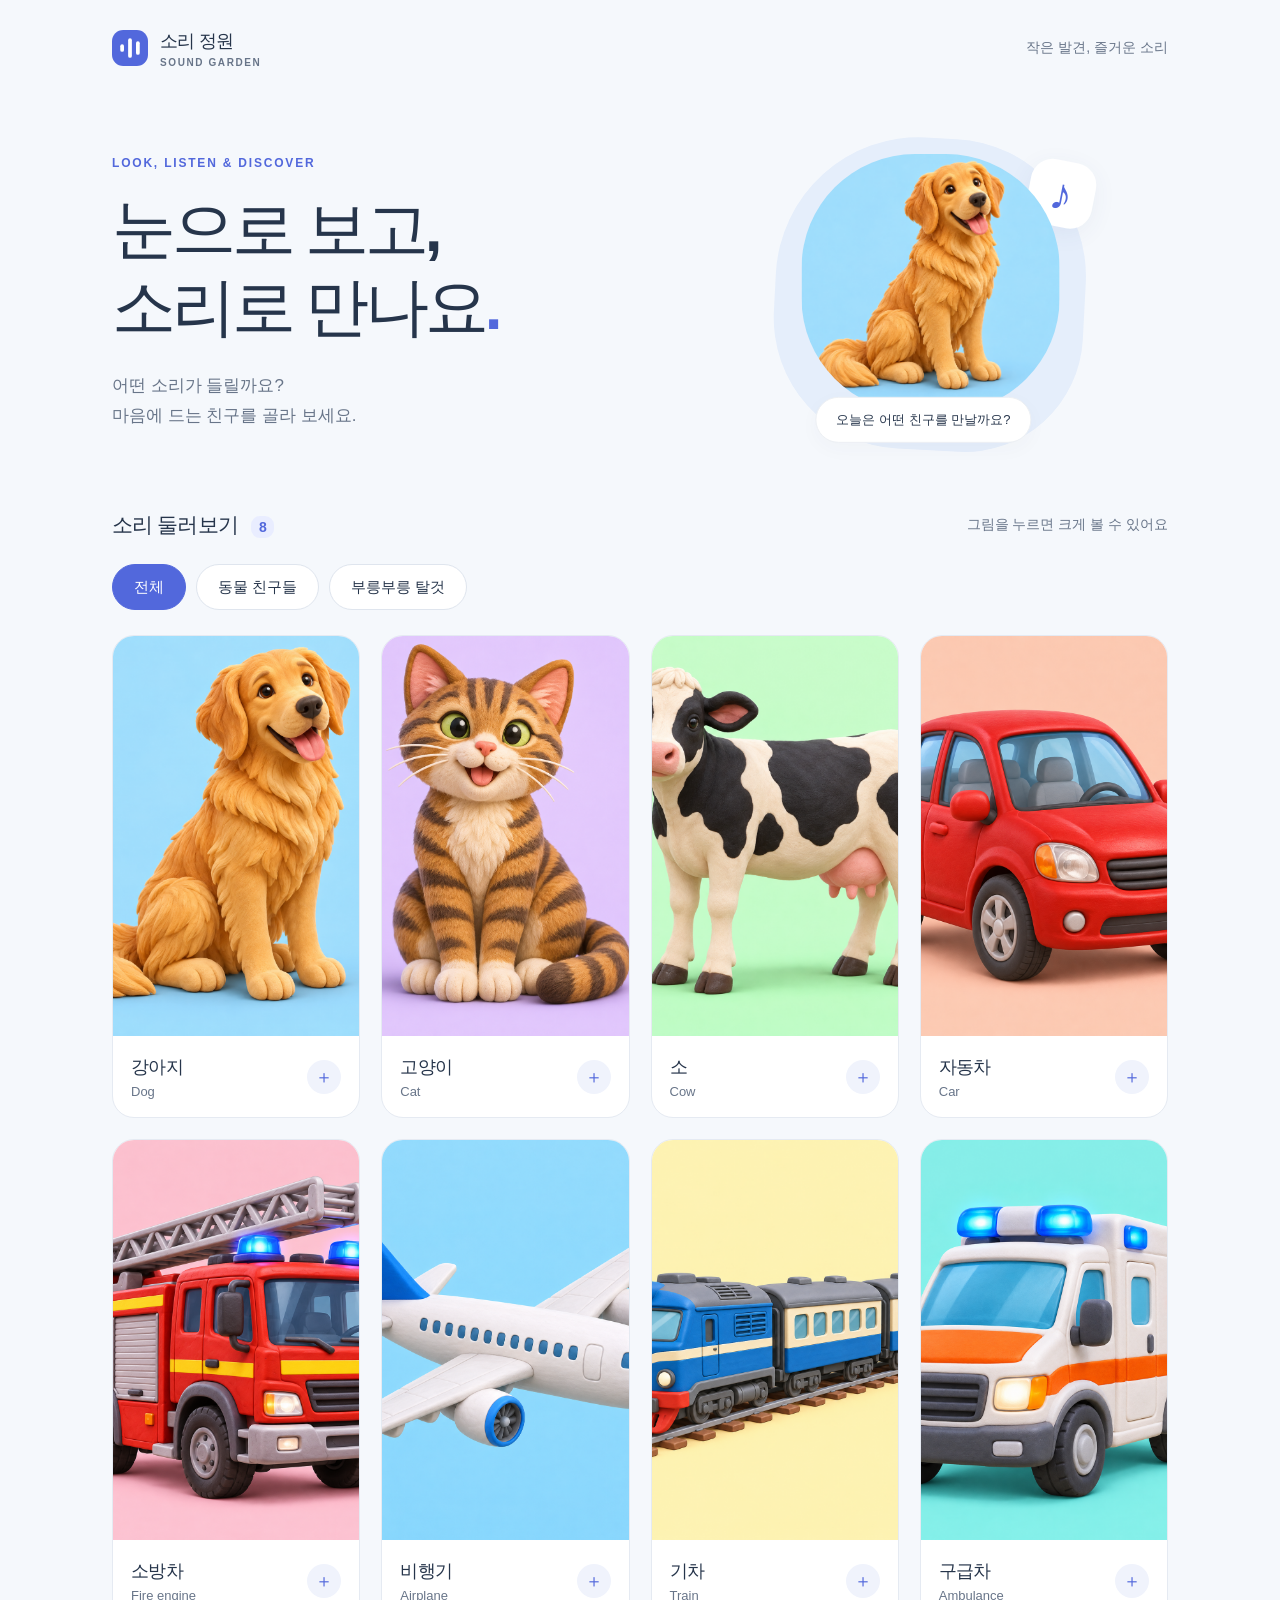
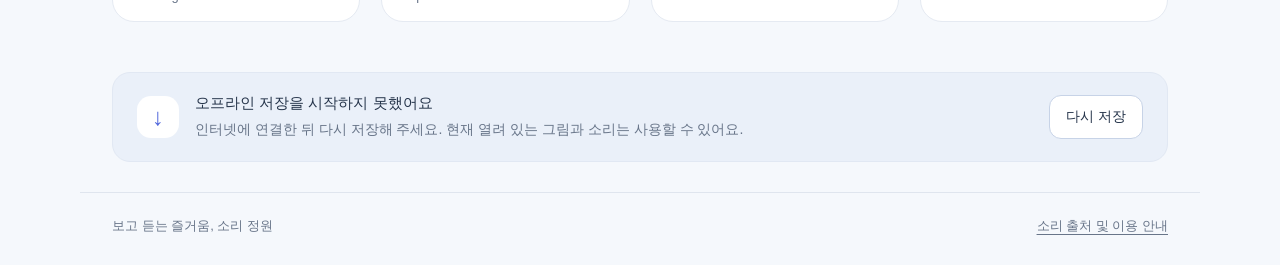
==== index.html @ f3ee910c "Add mobile picture and sound viewer with offline caching" ====
<!doctype html>
<html lang="ko">
<head>
  <meta charset="utf-8">
  <meta name="viewport" content="width=device-width, initial-scale=1, viewport-fit=cover">
  <meta name="theme-color" content="#f5f8fc">
  <meta name="description" content="동물과 탈것의 그림을 크게 보고 소리를 들어 보세요. 처음 저장한 뒤에는 오프라인에서도 사용할 수 있어요.">
  <title>소리 정원 · Sound Garden</title>
  <link rel="icon" href="assets/icon.svg" type="image/svg+xml">
  <link rel="stylesheet" href="styles.css">
  <script src="catalog.js" defer></script>
  <script src="app.js" defer></script>
</head>
<body>
  <header class="site-header">
    <a class="brand" href="./" aria-label="소리 정원 홈"><img src="assets/icon.svg" alt="" width="36" height="36"><span>소리 정원<small>SOUND GARDEN</small></span></a>
    <span class="header-note">작은 발견, 즐거운 소리</span>
  </header>
  <main>
    <section class="intro" aria-labelledby="heading">
      <div><p class="eyebrow">LOOK, LISTEN & DISCOVER</p><h1 id="heading">눈으로 보고,<br>소리로 만나요<span>.</span></h1><p class="intro-copy">어떤 소리가 들릴까요?<br>마음에 드는 친구를 골라 보세요.</p></div>
      <div class="intro-art" aria-hidden="true"><span class="music-note">♪</span><img src="assets/images/dog.png" alt=""><span class="art-caption">오늘은 어떤 친구를 만날까요?</span></div>
    </section>
    <section class="library" aria-labelledby="library-title">
      <div class="library-heading"><h2 id="library-title">소리 둘러보기 <span id="item-count">8</span></h2><span class="tap-hint">그림을 누르면 크게 볼 수 있어요</span></div>
      <div class="filters" role="group" aria-label="소리 분류">
        <button class="filter active" data-category="전체" aria-pressed="true">전체</button>
        <button class="filter" data-category="동물" aria-pressed="false">동물 친구들</button>
        <button class="filter" data-category="탈것" aria-pressed="false">부릉부릉 탈것</button>
      </div>
      <div id="cards" class="cards"></div>
    </section>
    <aside class="cache-panel" aria-label="오프라인 저장 상태">
      <div class="cache-icon" aria-hidden="true">↓</div><div class="cache-copy"><strong id="cache-title">오프라인 사용 준비 중</strong><p id="cache-detail" role="status">처음 방문하면 모든 그림과 소리를 기기에 저장해요.</p><progress id="cache-progress" max="1" value="0" aria-label="전체 파일 저장 진행률"></progress></div><button id="cache-retry" class="quiet-button" hidden>다시 저장</button>
    </aside>
  </main>
  <footer><span>보고 듣는 즐거움, 소리 정원</span><a href="credits.html">소리 출처 및 이용 안내</a></footer>
  <dialog id="viewer" aria-labelledby="viewer-title">
    <div class="viewer-top"><span id="viewer-category"></span><button id="close-viewer" class="close-button" aria-label="큰 그림 닫기">✕</button></div>
    <img id="viewer-image" class="viewer-image" alt="">
    <div class="viewer-content"><p id="viewer-english" class="eyebrow"></p><h2 id="viewer-title"></h2><p id="viewer-caption"></p>
      <audio id="player" preload="none" playsinline></audio>
      <div class="playback"><button id="play" class="play-button"><span aria-hidden="true">▶</span> 소리 듣기</button><button id="stop" class="stop-button" disabled>정지</button></div>
      <div class="timeline"><label for="seek" class="sr-only">재생 위치</label><input id="seek" type="range" min="0" max="100" value="0" step="0.1" disabled><span id="play-time">0:00 / 0:00</span></div>
      <label class="repeat-control"><input id="repeat" type="checkbox"> 반복해서 듣기</label>
      <p id="play-status" class="play-status" role="status">재생 버튼을 눌러 소리를 들어 보세요.</p>
    </div>
  </dialog>
  <noscript><p>소리 정원을 사용하려면 브라우저의 JavaScript를 켜 주세요.</p></noscript>
</body>
</html>
---- styles.css ----
:root{font-family:-apple-system,BlinkMacSystemFont,"Segoe UI","Noto Sans KR",sans-serif;color:#26354b;background:#f5f8fc;font-synthesis:none;--accent:#5268dc;--muted:#687589;--line:#dfe5ee}*{box-sizing:border-box}body{margin:0}button,input,a{-webkit-tap-highlight-color:transparent}button,input{font:inherit}button,a,input{touch-action:manipulation}button{cursor:pointer}button:disabled{cursor:default;opacity:.5}button:focus-visible,a:focus-visible,input:focus-visible{outline:3px solid #e5a52f;outline-offset:4px}button{color:inherit}a{color:inherit}.site-header,main,footer{max-width:1120px;margin:auto}.site-header{display:flex;align-items:center;justify-content:space-between;padding:28px 32px}.brand{display:flex;gap:12px;align-items:center;text-decoration:none;font-weight:800;font-size:1.15rem;letter-spacing:-.04em}.brand small{display:block;font-size:.625rem;letter-spacing:.16em;color:var(--muted);margin-top:4px}.header-note{font-size:.875rem;color:var(--muted)}main{padding:0 32px}.intro{display:grid;grid-template-columns:1.15fr 1fr;align-items:center;gap:32px;padding:42px 0 46px}.eyebrow{font-size:.75rem;letter-spacing:.15em;font-weight:700;color:var(--accent);margin:0 0 20px}h1{font-size:clamp(2.5rem,5vw,4.1rem);letter-spacing:-.065em;line-height:1.22;margin:0;font-weight:800}h1 span{color:var(--accent)}.intro-copy{color:var(--muted);font-size:1.06rem;line-height:1.8;margin:24px 0 0}.intro-art{position:relative;justify-self:center;width:min(100%,310px);padding:16px 26px 38px;background:#e5eefb;border-radius:46% 44% 38% 42%;transform:rotate(3deg)}.intro-art img{width:100%;display:block;border-radius:44%;transform:rotate(-3deg)}.music-note{position:absolute;right:-4px;top:16px;background:#fff;color:var(--accent);font-size:2.8rem;line-height:1;width:66px;height:66px;display:grid;place-items:center;border-radius:22px;transform:rotate(8deg);box-shadow:0 6px 24px #384d8710}.art-caption{position:absolute;bottom:7px;left:50%;transform:translateX(-50%) rotate(-3deg);white-space:nowrap;background:white;border:1px solid #edf0f4;border-radius:30px;padding:13px 20px;font-size:.8125rem;box-shadow:0 6px 20px #35476e08}.library{padding:15px 0}.library-heading{display:flex;align-items:center;justify-content:space-between;gap:12px}.library-heading h2{font-size:1.3rem;letter-spacing:-.04em;margin:0}.library-heading h2 span{font-size:.875rem;margin-left:8px;color:var(--accent);background:#e9edff;border-radius:9px;padding:3px 8px}.tap-hint{color:var(--muted);font-size:.875rem}.filters{display:flex;flex-wrap:wrap;gap:10px;margin:25px 0}.filter{min-height:46px;border:1px solid var(--line);background:white;border-radius:30px;padding:10px 21px;font-size:.9375rem}.filter.active{background:var(--accent);border-color:var(--accent);color:#fff;font-weight:700}.cards{display:grid;grid-template-columns:repeat(4,minmax(0,1fr));gap:21px}.card{padding:0;text-align:left;border:1px solid #e5eaf2;background:#fff;border-radius:22px;overflow:hidden;transition:transform .18s,box-shadow .18s}.card img{display:block;width:100%;aspect-ratio:1;object-fit:cover}.card-content{display:flex;align-items:center;justify-content:space-between;gap:8px;padding:18px}.card-title{font-size:1.15rem;font-weight:750;letter-spacing:-.04em}.card-english{display:block;font-size:.8125rem;font-weight:400;letter-spacing:0;color:var(--muted);margin-top:5px}.card-symbol{width:34px;height:34px;background:#f0f3fc;border-radius:50%;display:grid;place-items:center;color:var(--accent);font-size:1.125rem}.cache-panel{display:flex;align-items:center;gap:16px;background:#eaf0f9;border:1px solid #e1e8f3;border-radius:18px;padding:21px 24px;margin:35px 0 30px}.cache-icon{width:42px;height:42px;flex-shrink:0;display:grid;place-items:center;border-radius:14px;background:white;color:var(--accent);font-size:1.5rem}.cache-copy{flex:1;min-width:0}.cache-copy strong{font-size:.9375rem}.cache-copy p{font-size:.875rem;line-height:1.6;color:var(--muted);margin:5px 0 0}.cache-copy progress{display:block;width:100%;max-width:380px;height:6px;margin-top:12px;accent-color:var(--accent)}.cache-copy progress[hidden]{display:none}.quiet-button{border:1px solid #c7d3e7;background:#fff;border-radius:12px;padding:10px 16px;min-height:44px;font-size:.875rem}footer{border-top:1px solid var(--line);display:flex;justify-content:space-between;gap:16px;padding:24px 32px 30px;color:var(--muted);font-size:.8125rem}footer a{text-underline-offset:4px}dialog{width:min(92vw,600px);max-height:calc(100dvh - 32px);padding:0;overflow:auto;overscroll-behavior:contain;border:0;border-radius:26px;background:white;color:inherit;box-shadow:0 30px 100px #1d2d4e33}dialog::backdrop{background:#15243e99;backdrop-filter:blur(6px)}body:has(dialog[open]){overflow:hidden}.viewer-top{display:flex;align-items:center;justify-content:space-between;padding:14px 18px}.viewer-top>span{font-size:.875rem;font-weight:650;color:var(--muted)}.close-button{width:44px;height:44px;border:0;background:#f0f3f8;border-radius:50%;font-size:1.15rem}.viewer-image{display:block;width:100%;max-height:44dvh;object-fit:contain;background:#f5f8fc}.viewer-content{padding:24px 30px 22px}.viewer-content .eyebrow{margin:0 0 6px;font-size:.75rem}.viewer-content h2{font-size:2rem;letter-spacing:-.05em;margin:0}.viewer-content>p:not(.eyebrow){font-size:.9375rem;color:var(--muted);line-height:1.6;margin:10px 0 20px}.playback{display:flex;gap:12px}.play-button,.stop-button{min-height:54px;border:0;border-radius:15px;font-size:1.0625rem;font-weight:650}.play-button{flex:1;background:var(--accent);color:#fff}.play-button span{font-size:.9rem;margin-right:7px}.stop-button{padding:0 22px;background:#edf1f7}.timeline{display:flex;align-items:center;gap:12px;margin:20px 0 10px}.timeline input{flex:1;min-width:0;height:36px;margin:0;accent-color:var(--accent)}.timeline span{white-space:nowrap;font-variant-numeric:tabular-nums;font-size:.8125rem;color:var(--muted)}.repeat-control{display:inline-flex;align-items:center;gap:9px;min-height:44px;font-size:.9375rem}.repeat-control input{width:20px;height:20px;margin:0;accent-color:var(--accent)}.viewer-content .play-status{font-size:.8125rem!important;margin:4px 0 0!important;min-height:1.6em}.sr-only{position:absolute;width:1px;height:1px;padding:0;margin:-1px;overflow:hidden;clip:rect(0,0,0,0);white-space:nowrap;border:0}.credits-page{max-width:800px;padding-top:30px;padding-bottom:50px}.credits-page h1{font-size:2.4rem}.credits-intro{line-height:1.8;color:var(--muted)}.credit-item{border:1px solid var(--line);border-radius:16px;background:white;padding:20px;margin:16px 0}.credit-item h2{font-size:1.125rem;margin:0 0 10px}.credit-item p{font-size:.9375rem;line-height:1.7;margin:6px 0;overflow-wrap:anywhere}.credit-item a{color:var(--accent);text-underline-offset:3px}@media(hover:hover){.card:hover{transform:translateY(-4px);box-shadow:0 10px 28px #30467012}.filter:hover:not(.active){background:#edf1fa}}@media(min-width:1400px){.intro{padding-top:65px;padding-bottom:65px}.cards{gap:24px}}@media(max-width:760px){.site-header{padding:22px 24px}main{padding:0 24px}.intro{gap:20px;padding:26px 0 40px}.intro-art{max-width:240px;padding:14px 20px 30px}.art-caption{font-size:.6875rem;padding:11px 12px}.music-note{width:48px;height:48px;font-size:2rem;right:-6px}.intro-copy{font-size:.9375rem}.cards{grid-template-columns:repeat(3,minmax(0,1fr));gap:16px}.card-content{padding:14px}.tap-hint{display:none}.card-symbol{width:28px;height:28px}.card-title{font-size:1.0625rem}.header-note{font-size:.8125rem}}@media(max-width:540px){.site-header{padding:20px 20px}.header-note{display:none}main{padding:0 20px}.intro{grid-template-columns:1.15fr 1fr;gap:5px;padding:26px 0 32px}.eyebrow{font-size:.5625rem;letter-spacing:.1em;margin-bottom:15px}h1{font-size:2.15rem}.intro-copy{font-size:.875rem;line-height:1.7;margin-top:17px}.intro-art{max-width:160px;padding:12px 10px 12px}.art-caption{display:none}.music-note{font-size:1.7rem;width:38px;height:38px;border-radius:13px;right:-2px;top:0}.library-heading h2{font-size:1.2rem}.filters{gap:8px;margin:20px 0}.filter{padding:10px 15px;font-size:.875rem}.cards{grid-template-columns:repeat(2,minmax(0,1fr));gap:14px}.card{border-radius:18px}.card-content{padding:14px 12px}.card-title{font-size:1.0625rem}.card-english{font-size:.75rem}.card-symbol{width:26px;height:26px;font-size:.9375rem}.cache-panel{margin-top:28px;padding:18px 16px;gap:12px;flex-wrap:wrap}.cache-icon{width:36px;height:36px;border-radius:12px}.cache-copy p{font-size:.8125rem}.quiet-button{margin-left:48px}footer{padding:22px 20px max(26px,env(safe-area-inset-bottom));font-size:.75rem;flex-direction:column;gap:12px}dialog{width:calc(100vw - 24px);max-height:calc(100dvh - max(24px,env(safe-area-inset-top)) - env(safe-area-inset-bottom));border-radius:22px}.viewer-top{padding:10px 14px}.viewer-content{padding:20px}.viewer-image{max-height:36dvh}.viewer-content h2{font-size:1.75rem}.viewer-content>p:not(.eyebrow){margin:8px 0 16px}.timeline{margin-top:12px}.credits-page h1{font-size:2rem}}@media(prefers-reduced-motion:reduce){*{transition:none!important}}@supports(padding:max(0px)){body{padding-left:env(safe-area-inset-left);padding-right:env(safe-area-inset-right)}}

@media(max-width:360px){.intro{grid-template-columns:1.15fr .85fr}h1{font-size:1.8rem}.intro-art{max-width:120px}}
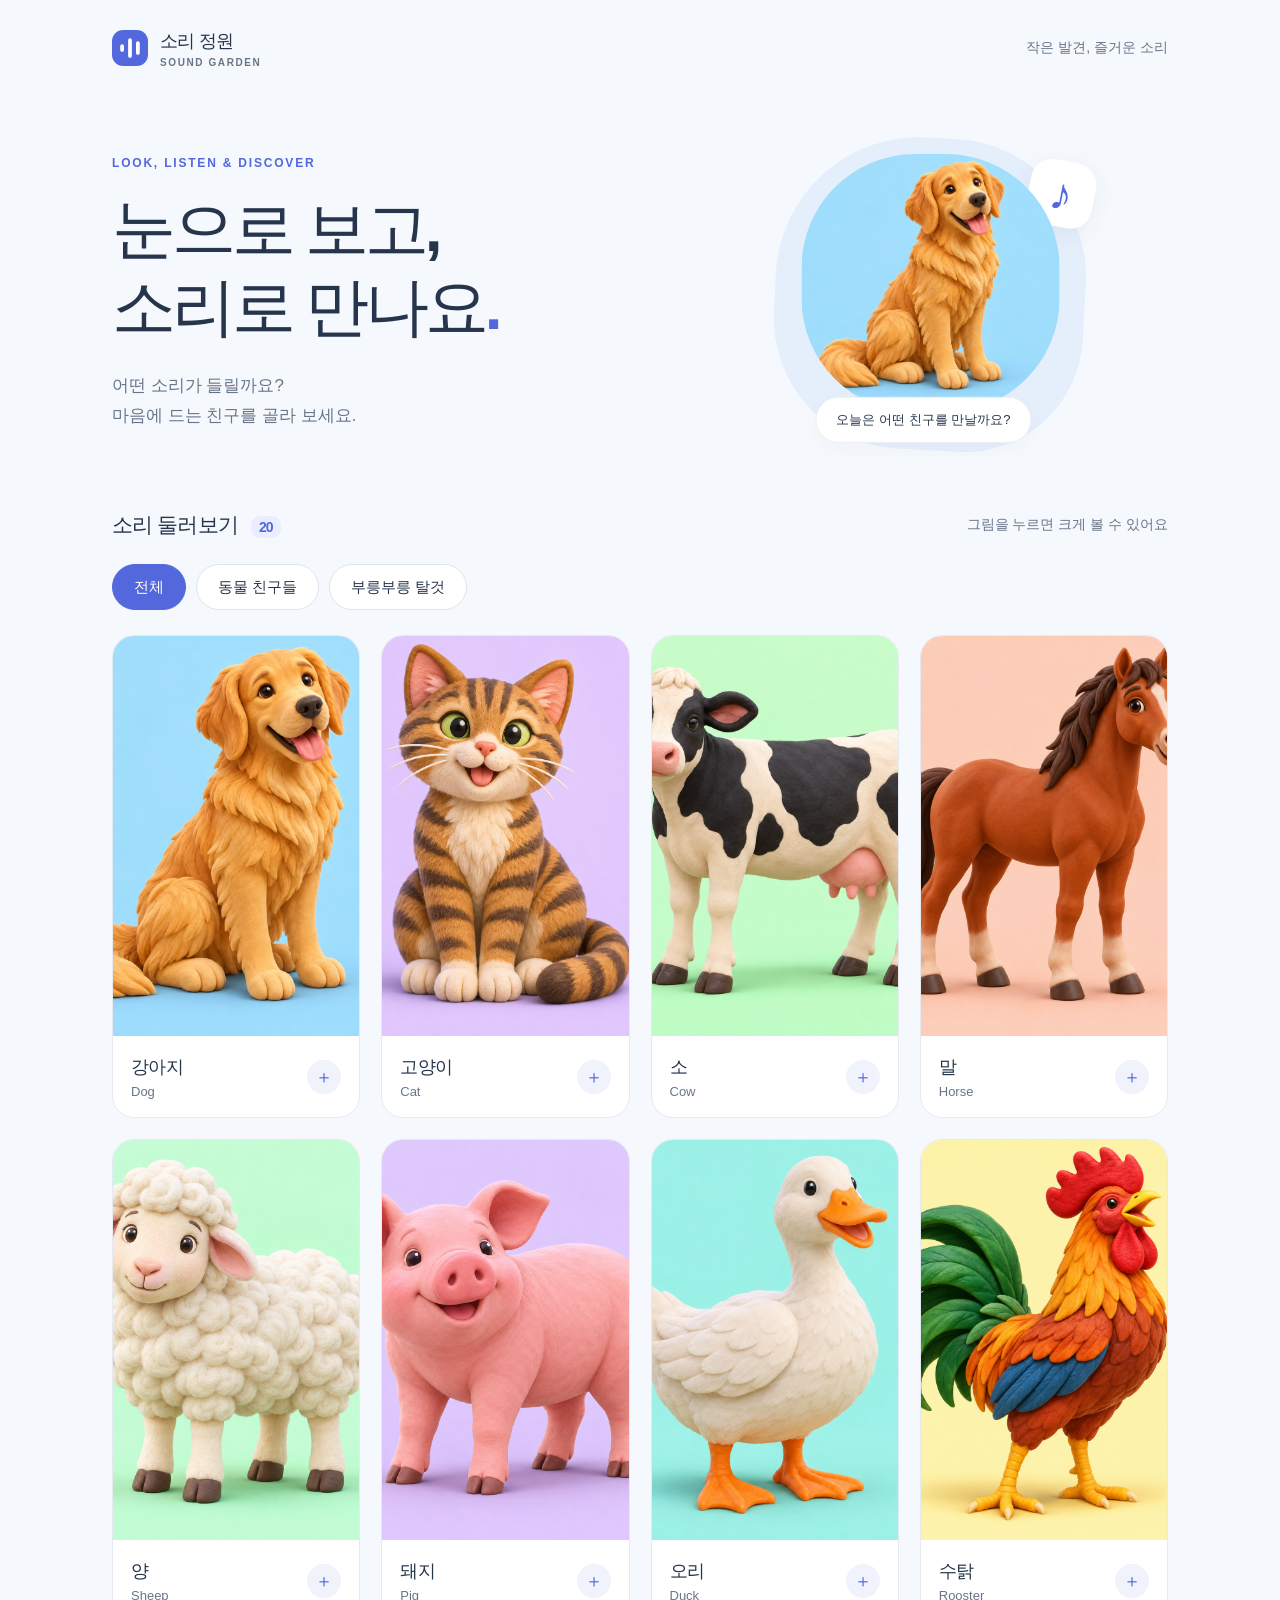
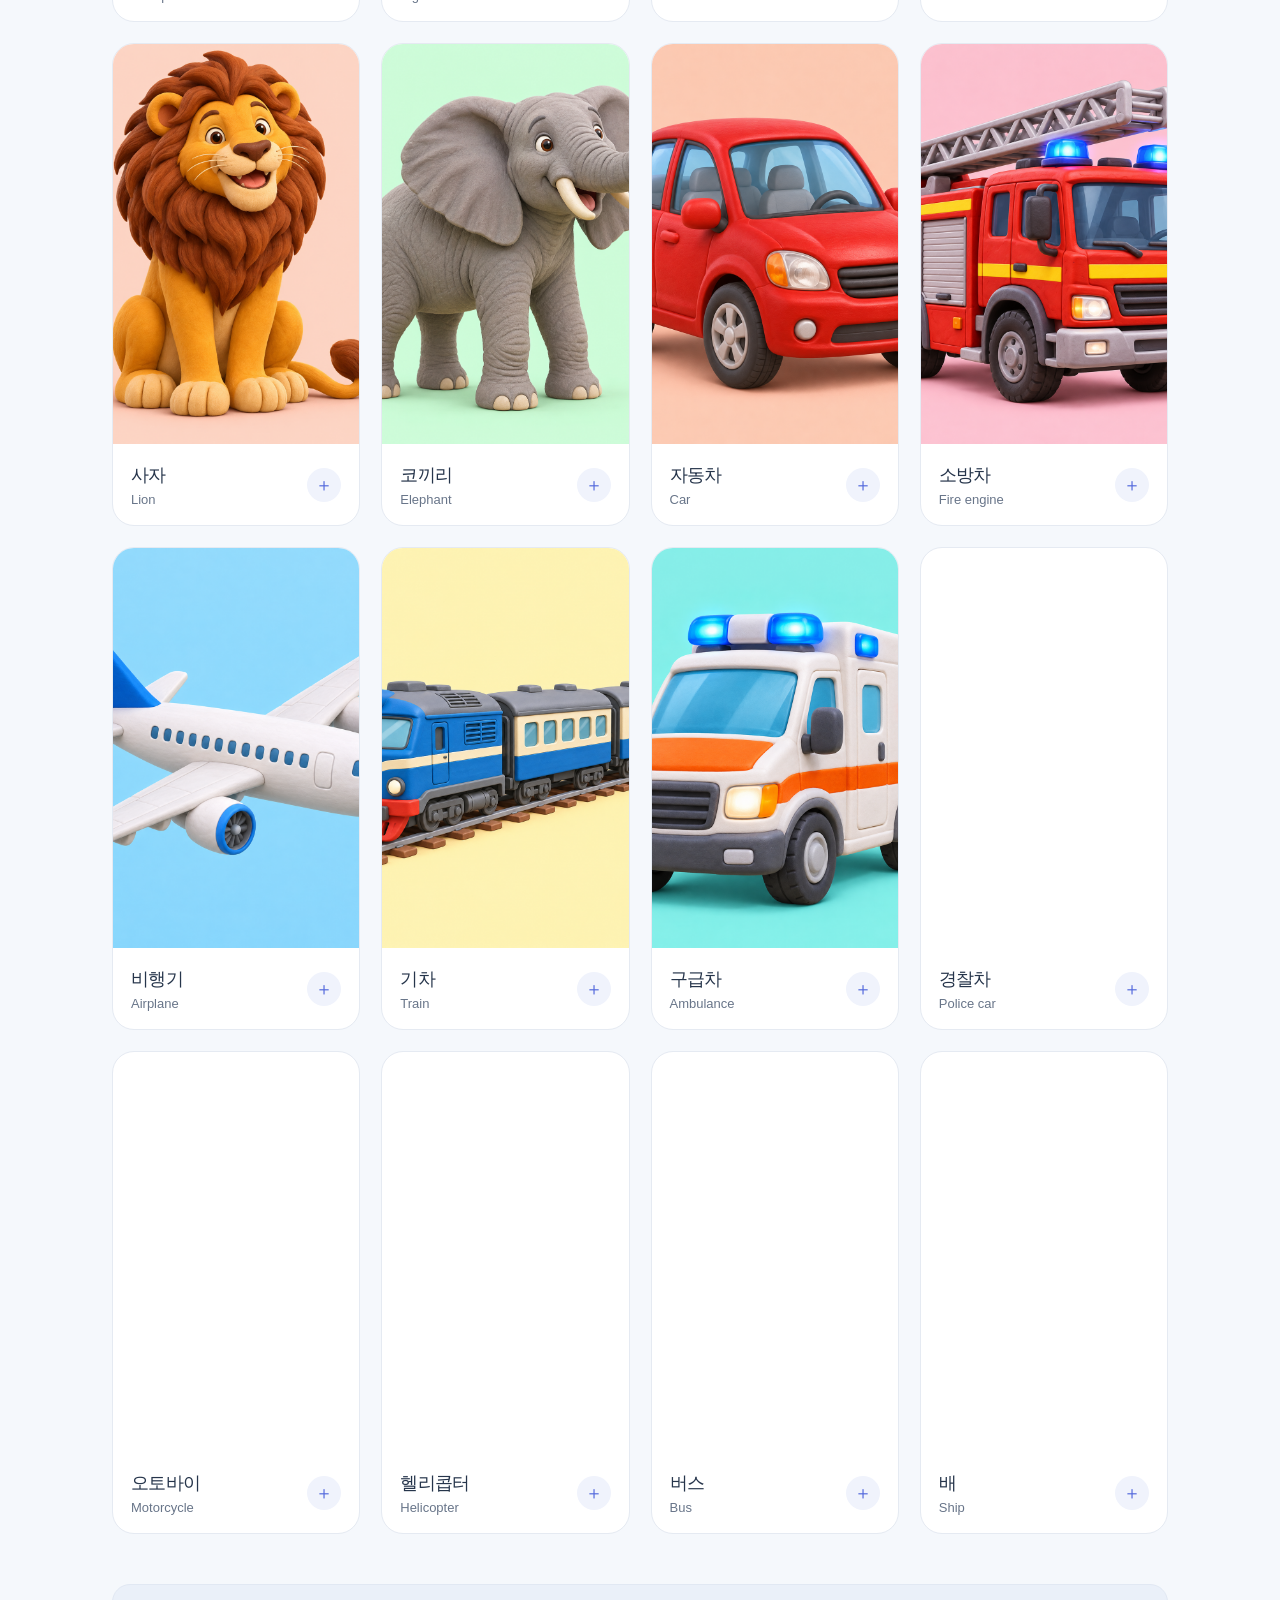
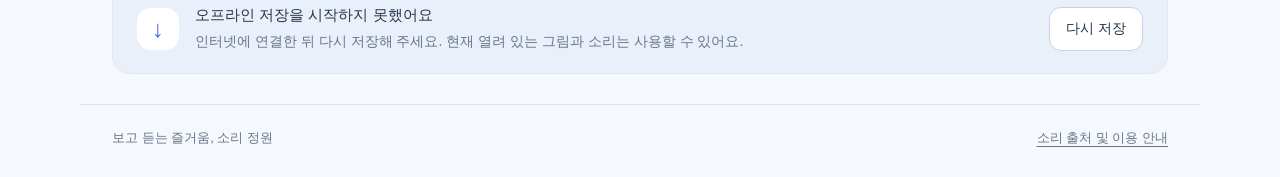
==== commit 521e5f3d: "Expand sound library to 20 animals and vehicles" ====
--- a/index.html
+++ b/index.html
@@ -22,7 +22,7 @@
       <div class="intro-art" aria-hidden="true"><span class="music-note">♪</span><img src="assets/images/dog.png" alt=""><span class="art-caption">오늘은 어떤 친구를 만날까요?</span></div>
     </section>
     <section class="library" aria-labelledby="library-title">
-      <div class="library-heading"><h2 id="library-title">소리 둘러보기 <span id="item-count">8</span></h2><span class="tap-hint">그림을 누르면 크게 볼 수 있어요</span></div>
+      <div class="library-heading"><h2 id="library-title">소리 둘러보기 <span id="item-count">20</span></h2><span class="tap-hint">그림을 누르면 크게 볼 수 있어요</span></div>
       <div class="filters" role="group" aria-label="소리 분류">
         <button class="filter active" data-category="전체" aria-pressed="true">전체</button>
         <button class="filter" data-category="동물" aria-pressed="false">동물 친구들</button>
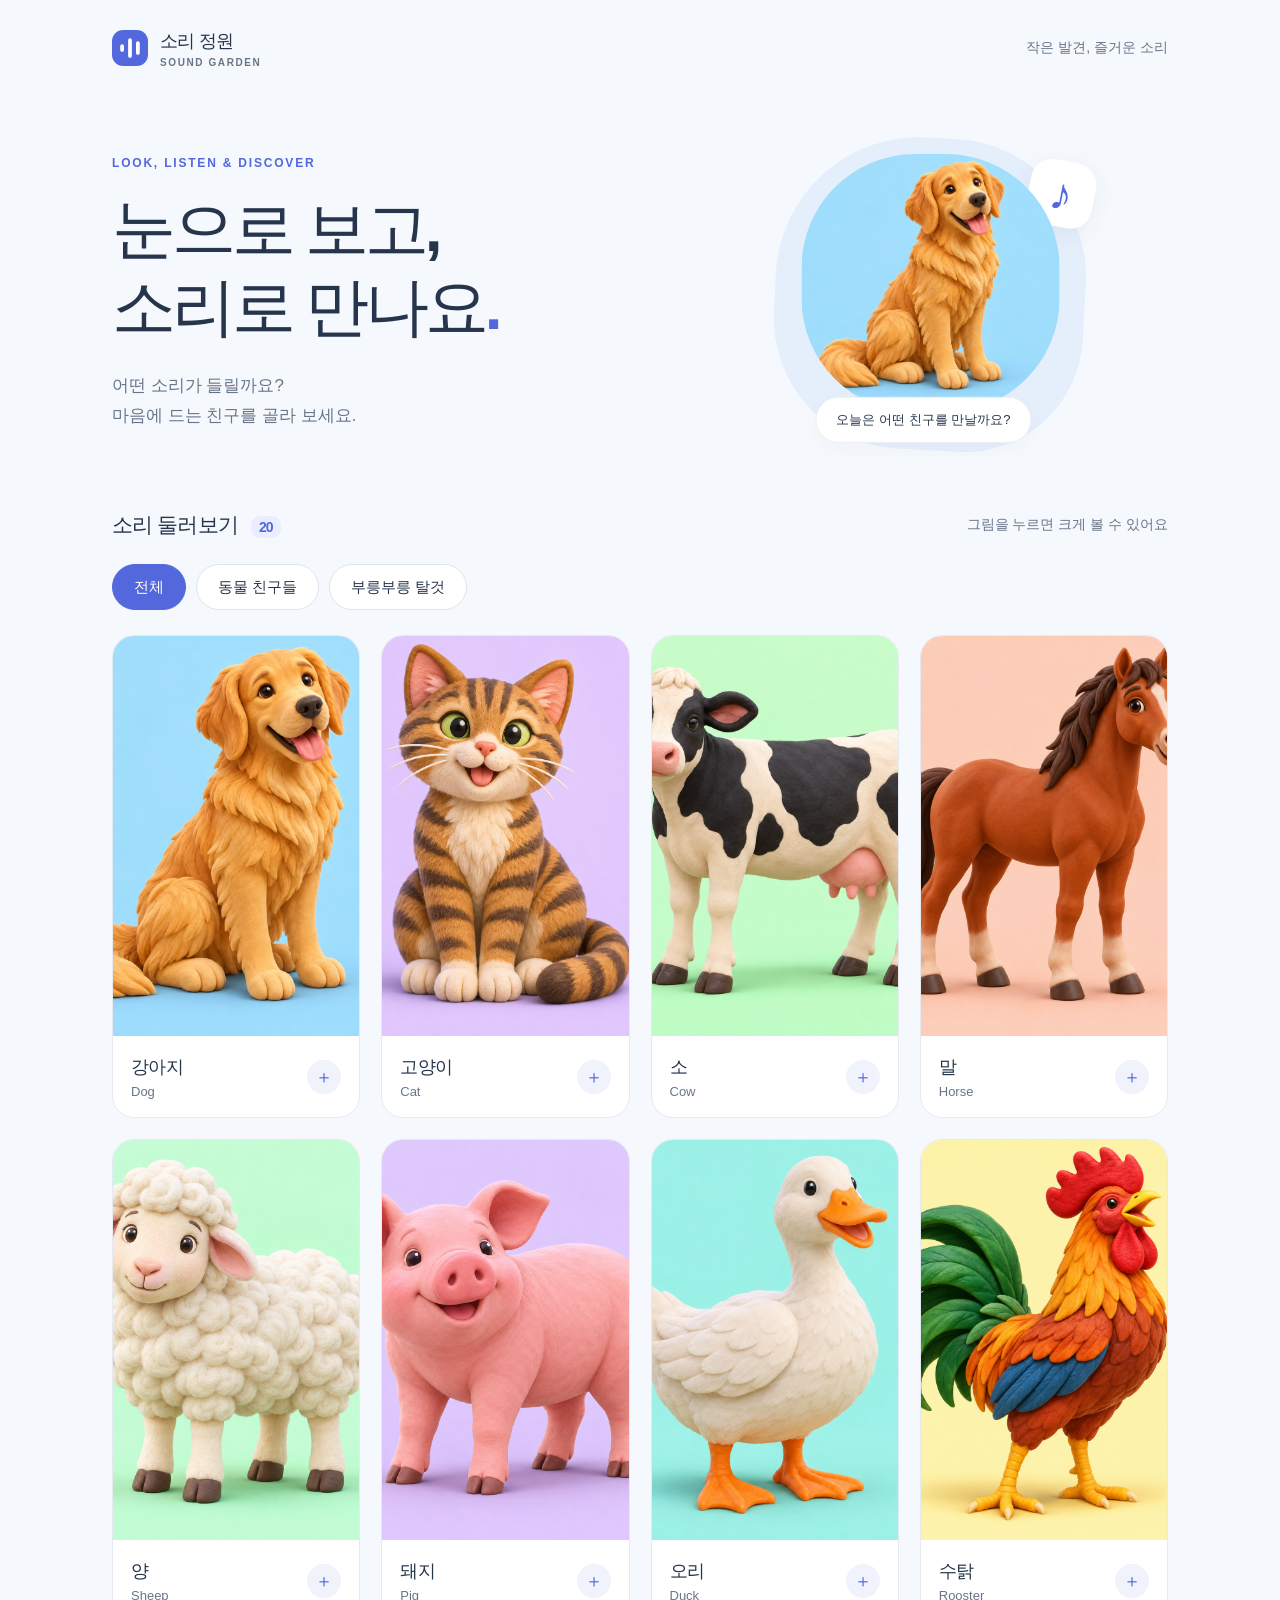
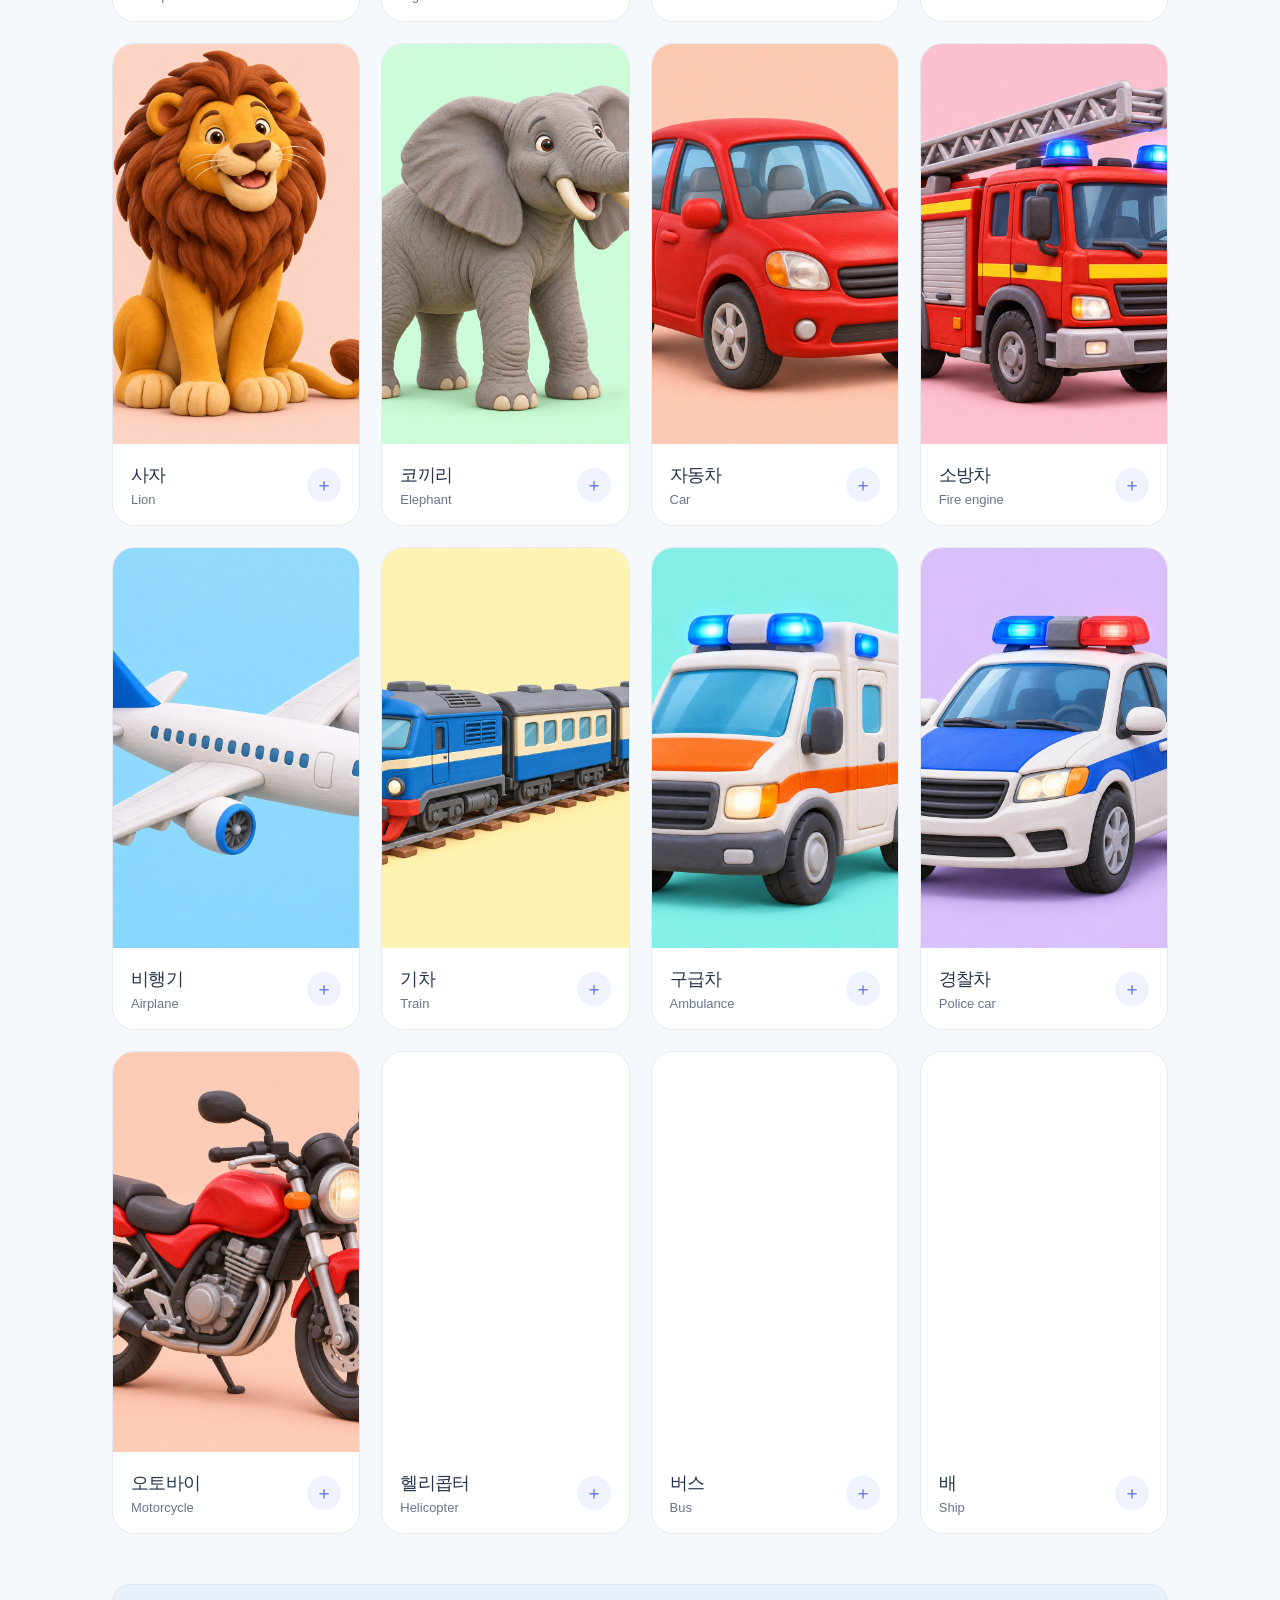
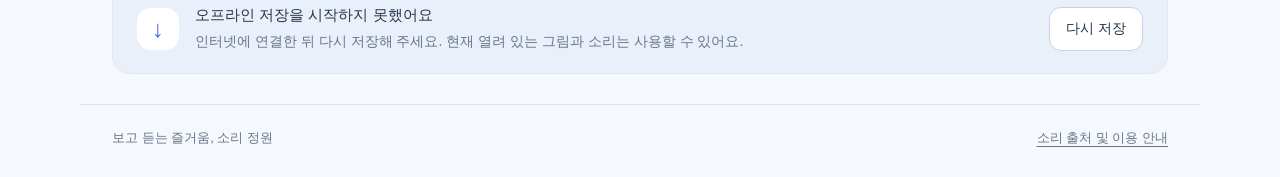
==== commit c60def67: "Make enlarged pictures fill the viewport with compact playback controls" ====
--- a/index.html
+++ b/index.html
@@ -36,14 +36,16 @@
   </main>
   <footer><span>보고 듣는 즐거움, 소리 정원</span><a href="credits.html">소리 출처 및 이용 안내</a></footer>
   <dialog id="viewer" aria-labelledby="viewer-title">
-    <div class="viewer-top"><span id="viewer-category"></span><button id="close-viewer" class="close-button" aria-label="큰 그림 닫기">✕</button></div>
+    <h2 id="viewer-title" class="sr-only"></h2>
+    <button id="close-viewer" class="close-button" aria-label="큰 그림 닫기">✕</button>
     <img id="viewer-image" class="viewer-image" alt="">
-    <div class="viewer-content"><p id="viewer-english" class="eyebrow"></p><h2 id="viewer-title"></h2><p id="viewer-caption"></p>
+    <div class="viewer-controls">
       <audio id="player" preload="none" playsinline></audio>
-      <div class="playback"><button id="play" class="play-button"><span aria-hidden="true">▶</span> 소리 듣기</button><button id="stop" class="stop-button" disabled>정지</button></div>
-      <div class="timeline"><label for="seek" class="sr-only">재생 위치</label><input id="seek" type="range" min="0" max="100" value="0" step="0.1" disabled><span id="play-time">0:00 / 0:00</span></div>
-      <label class="repeat-control"><input id="repeat" type="checkbox"> 반복해서 듣기</label>
-      <p id="play-status" class="play-status" role="status">재생 버튼을 눌러 소리를 들어 보세요.</p>
+      <div class="playback">
+        <button id="play" class="play-button" aria-pressed="false"><span aria-hidden="true">▶</span> 듣기</button>
+        <button id="repeat" class="repeat-button" aria-pressed="false">반복해서 듣기</button>
+      </div>
+      <p id="play-status" class="play-status sr-only" role="status">재생 버튼을 눌러 소리를 들어 보세요.</p>
     </div>
   </dialog>
   <noscript><p>소리 정원을 사용하려면 브라우저의 JavaScript를 켜 주세요.</p></noscript>
--- a/styles.css
+++ b/styles.css
@@ -1,3 +1,67 @@
-:root{font-family:-apple-system,BlinkMacSystemFont,"Segoe UI","Noto Sans KR",sans-serif;color:#26354b;background:#f5f8fc;font-synthesis:none;--accent:#5268dc;--muted:#687589;--line:#dfe5ee}*{box-sizing:border-box}body{margin:0}button,input,a{-webkit-tap-highlight-color:transparent}button,input{font:inherit}button,a,input{touch-action:manipulation}button{cursor:pointer}button:disabled{cursor:default;opacity:.5}button:focus-visible,a:focus-visible,input:focus-visible{outline:3px solid #e5a52f;outline-offset:4px}button{color:inherit}a{color:inherit}.site-header,main,footer{max-width:1120px;margin:auto}.site-header{display:flex;align-items:center;justify-content:space-between;padding:28px 32px}.brand{display:flex;gap:12px;align-items:center;text-decoration:none;font-weight:800;font-size:1.15rem;letter-spacing:-.04em}.brand small{display:block;font-size:.625rem;letter-spacing:.16em;color:var(--muted);margin-top:4px}.header-note{font-size:.875rem;color:var(--muted)}main{padding:0 32px}.intro{display:grid;grid-template-columns:1.15fr 1fr;align-items:center;gap:32px;padding:42px 0 46px}.eyebrow{font-size:.75rem;letter-spacing:.15em;font-weight:700;color:var(--accent);margin:0 0 20px}h1{font-size:clamp(2.5rem,5vw,4.1rem);letter-spacing:-.065em;line-height:1.22;margin:0;font-weight:800}h1 span{color:var(--accent)}.intro-copy{color:var(--muted);font-size:1.06rem;line-height:1.8;margin:24px 0 0}.intro-art{position:relative;justify-self:center;width:min(100%,310px);padding:16px 26px 38px;background:#e5eefb;border-radius:46% 44% 38% 42%;transform:rotate(3deg)}.intro-art img{width:100%;display:block;border-radius:44%;transform:rotate(-3deg)}.music-note{position:absolute;right:-4px;top:16px;background:#fff;color:var(--accent);font-size:2.8rem;line-height:1;width:66px;height:66px;display:grid;place-items:center;border-radius:22px;transform:rotate(8deg);box-shadow:0 6px 24px #384d8710}.art-caption{position:absolute;bottom:7px;left:50%;transform:translateX(-50%) rotate(-3deg);white-space:nowrap;background:white;border:1px solid #edf0f4;border-radius:30px;padding:13px 20px;font-size:.8125rem;box-shadow:0 6px 20px #35476e08}.library{padding:15px 0}.library-heading{display:flex;align-items:center;justify-content:space-between;gap:12px}.library-heading h2{font-size:1.3rem;letter-spacing:-.04em;margin:0}.library-heading h2 span{font-size:.875rem;margin-left:8px;color:var(--accent);background:#e9edff;border-radius:9px;padding:3px 8px}.tap-hint{color:var(--muted);font-size:.875rem}.filters{display:flex;flex-wrap:wrap;gap:10px;margin:25px 0}.filter{min-height:46px;border:1px solid var(--line);background:white;border-radius:30px;padding:10px 21px;font-size:.9375rem}.filter.active{background:var(--accent);border-color:var(--accent);color:#fff;font-weight:700}.cards{display:grid;grid-template-columns:repeat(4,minmax(0,1fr));gap:21px}.card{padding:0;text-align:left;border:1px solid #e5eaf2;background:#fff;border-radius:22px;overflow:hidden;transition:transform .18s,box-shadow .18s}.card img{display:block;width:100%;aspect-ratio:1;object-fit:cover}.card-content{display:flex;align-items:center;justify-content:space-between;gap:8px;padding:18px}.card-title{font-size:1.15rem;font-weight:750;letter-spacing:-.04em}.card-english{display:block;font-size:.8125rem;font-weight:400;letter-spacing:0;color:var(--muted);margin-top:5px}.card-symbol{width:34px;height:34px;background:#f0f3fc;border-radius:50%;display:grid;place-items:center;color:var(--accent);font-size:1.125rem}.cache-panel{display:flex;align-items:center;gap:16px;background:#eaf0f9;border:1px solid #e1e8f3;border-radius:18px;padding:21px 24px;margin:35px 0 30px}.cache-icon{width:42px;height:42px;flex-shrink:0;display:grid;place-items:center;border-radius:14px;background:white;color:var(--accent);font-size:1.5rem}.cache-copy{flex:1;min-width:0}.cache-copy strong{font-size:.9375rem}.cache-copy p{font-size:.875rem;line-height:1.6;color:var(--muted);margin:5px 0 0}.cache-copy progress{display:block;width:100%;max-width:380px;height:6px;margin-top:12px;accent-color:var(--accent)}.cache-copy progress[hidden]{display:none}.quiet-button{border:1px solid #c7d3e7;background:#fff;border-radius:12px;padding:10px 16px;min-height:44px;font-size:.875rem}footer{border-top:1px solid var(--line);display:flex;justify-content:space-between;gap:16px;padding:24px 32px 30px;color:var(--muted);font-size:.8125rem}footer a{text-underline-offset:4px}dialog{width:min(92vw,600px);max-height:calc(100dvh - 32px);padding:0;overflow:auto;overscroll-behavior:contain;border:0;border-radius:26px;background:white;color:inherit;box-shadow:0 30px 100px #1d2d4e33}dialog::backdrop{background:#15243e99;backdrop-filter:blur(6px)}body:has(dialog[open]){overflow:hidden}.viewer-top{display:flex;align-items:center;justify-content:space-between;padding:14px 18px}.viewer-top>span{font-size:.875rem;font-weight:650;color:var(--muted)}.close-button{width:44px;height:44px;border:0;background:#f0f3f8;border-radius:50%;font-size:1.15rem}.viewer-image{display:block;width:100%;max-height:44dvh;object-fit:contain;background:#f5f8fc}.viewer-content{padding:24px 30px 22px}.viewer-content .eyebrow{margin:0 0 6px;font-size:.75rem}.viewer-content h2{font-size:2rem;letter-spacing:-.05em;margin:0}.viewer-content>p:not(.eyebrow){font-size:.9375rem;color:var(--muted);line-height:1.6;margin:10px 0 20px}.playback{display:flex;gap:12px}.play-button,.stop-button{min-height:54px;border:0;border-radius:15px;font-size:1.0625rem;font-weight:650}.play-button{flex:1;background:var(--accent);color:#fff}.play-button span{font-size:.9rem;margin-right:7px}.stop-button{padding:0 22px;background:#edf1f7}.timeline{display:flex;align-items:center;gap:12px;margin:20px 0 10px}.timeline input{flex:1;min-width:0;height:36px;margin:0;accent-color:var(--accent)}.timeline span{white-space:nowrap;font-variant-numeric:tabular-nums;font-size:.8125rem;color:var(--muted)}.repeat-control{display:inline-flex;align-items:center;gap:9px;min-height:44px;font-size:.9375rem}.repeat-control input{width:20px;height:20px;margin:0;accent-color:var(--accent)}.viewer-content .play-status{font-size:.8125rem!important;margin:4px 0 0!important;min-height:1.6em}.sr-only{position:absolute;width:1px;height:1px;padding:0;margin:-1px;overflow:hidden;clip:rect(0,0,0,0);white-space:nowrap;border:0}.credits-page{max-width:800px;padding-top:30px;padding-bottom:50px}.credits-page h1{font-size:2.4rem}.credits-intro{line-height:1.8;color:var(--muted)}.credit-item{border:1px solid var(--line);border-radius:16px;background:white;padding:20px;margin:16px 0}.credit-item h2{font-size:1.125rem;margin:0 0 10px}.credit-item p{font-size:.9375rem;line-height:1.7;margin:6px 0;overflow-wrap:anywhere}.credit-item a{color:var(--accent);text-underline-offset:3px}@media(hover:hover){.card:hover{transform:translateY(-4px);box-shadow:0 10px 28px #30467012}.filter:hover:not(.active){background:#edf1fa}}@media(min-width:1400px){.intro{padding-top:65px;padding-bottom:65px}.cards{gap:24px}}@media(max-width:760px){.site-header{padding:22px 24px}main{padding:0 24px}.intro{gap:20px;padding:26px 0 40px}.intro-art{max-width:240px;padding:14px 20px 30px}.art-caption{font-size:.6875rem;padding:11px 12px}.music-note{width:48px;height:48px;font-size:2rem;right:-6px}.intro-copy{font-size:.9375rem}.cards{grid-template-columns:repeat(3,minmax(0,1fr));gap:16px}.card-content{padding:14px}.tap-hint{display:none}.card-symbol{width:28px;height:28px}.card-title{font-size:1.0625rem}.header-note{font-size:.8125rem}}@media(max-width:540px){.site-header{padding:20px 20px}.header-note{display:none}main{padding:0 20px}.intro{grid-template-columns:1.15fr 1fr;gap:5px;padding:26px 0 32px}.eyebrow{font-size:.5625rem;letter-spacing:.1em;margin-bottom:15px}h1{font-size:2.15rem}.intro-copy{font-size:.875rem;line-height:1.7;margin-top:17px}.intro-art{max-width:160px;padding:12px 10px 12px}.art-caption{display:none}.music-note{font-size:1.7rem;width:38px;height:38px;border-radius:13px;right:-2px;top:0}.library-heading h2{font-size:1.2rem}.filters{gap:8px;margin:20px 0}.filter{padding:10px 15px;font-size:.875rem}.cards{grid-template-columns:repeat(2,minmax(0,1fr));gap:14px}.card{border-radius:18px}.card-content{padding:14px 12px}.card-title{font-size:1.0625rem}.card-english{font-size:.75rem}.card-symbol{width:26px;height:26px;font-size:.9375rem}.cache-panel{margin-top:28px;padding:18px 16px;gap:12px;flex-wrap:wrap}.cache-icon{width:36px;height:36px;border-radius:12px}.cache-copy p{font-size:.8125rem}.quiet-button{margin-left:48px}footer{padding:22px 20px max(26px,env(safe-area-inset-bottom));font-size:.75rem;flex-direction:column;gap:12px}dialog{width:calc(100vw - 24px);max-height:calc(100dvh - max(24px,env(safe-area-inset-top)) - env(safe-area-inset-bottom));border-radius:22px}.viewer-top{padding:10px 14px}.viewer-content{padding:20px}.viewer-image{max-height:36dvh}.viewer-content h2{font-size:1.75rem}.viewer-content>p:not(.eyebrow){margin:8px 0 16px}.timeline{margin-top:12px}.credits-page h1{font-size:2rem}}@media(prefers-reduced-motion:reduce){*{transition:none!important}}@supports(padding:max(0px)){body{padding-left:env(safe-area-inset-left);padding-right:env(safe-area-inset-right)}}
+:root{font-family:-apple-system,BlinkMacSystemFont,"Segoe UI","Noto Sans KR",sans-serif;color:#26354b;background:#f5f8fc;font-synthesis:none;--accent:#5268dc;--muted:#687589;--line:#dfe5ee}*{box-sizing:border-box}body{margin:0}button,input,a{-webkit-tap-highlight-color:transparent}button,input{font:inherit}button,a,input{touch-action:manipulation}button{cursor:pointer}button:disabled{cursor:default;opacity:.5}button:focus-visible,a:focus-visible,input:focus-visible{outline:3px solid #e5a52f;outline-offset:4px}button{color:inherit}a{color:inherit}.site-header,main,footer{max-width:1120px;margin:auto}.site-header{display:flex;align-items:center;justify-content:space-between;padding:28px 32px}.brand{display:flex;gap:12px;align-items:center;text-decoration:none;font-weight:800;font-size:1.15rem;letter-spacing:-.04em}.brand small{display:block;font-size:.625rem;letter-spacing:.16em;color:var(--muted);margin-top:4px}.header-note{font-size:.875rem;color:var(--muted)}main{padding:0 32px}.intro{display:grid;grid-template-columns:1.15fr 1fr;align-items:center;gap:32px;padding:42px 0 46px}.eyebrow{font-size:.75rem;letter-spacing:.15em;font-weight:700;color:var(--accent);margin:0 0 20px}h1{font-size:clamp(2.5rem,5vw,4.1rem);letter-spacing:-.065em;line-height:1.22;margin:0;font-weight:800}h1 span{color:var(--accent)}.intro-copy{color:var(--muted);font-size:1.06rem;line-height:1.8;margin:24px 0 0}.intro-art{position:relative;justify-self:center;width:min(100%,310px);padding:16px 26px 38px;background:#e5eefb;border-radius:46% 44% 38% 42%;transform:rotate(3deg)}.intro-art img{width:100%;display:block;border-radius:44%;transform:rotate(-3deg)}.music-note{position:absolute;right:-4px;top:16px;background:#fff;color:var(--accent);font-size:2.8rem;line-height:1;width:66px;height:66px;display:grid;place-items:center;border-radius:22px;transform:rotate(8deg);box-shadow:0 6px 24px #384d8710}.art-caption{position:absolute;bottom:7px;left:50%;transform:translateX(-50%) rotate(-3deg);white-space:nowrap;background:white;border:1px solid #edf0f4;border-radius:30px;padding:13px 20px;font-size:.8125rem;box-shadow:0 6px 20px #35476e08}.library{padding:15px 0}.library-heading{display:flex;align-items:center;justify-content:space-between;gap:12px}.library-heading h2{font-size:1.3rem;letter-spacing:-.04em;margin:0}.library-heading h2 span{font-size:.875rem;margin-left:8px;color:var(--accent);background:#e9edff;border-radius:9px;padding:3px 8px}.tap-hint{color:var(--muted);font-size:.875rem}.filters{display:flex;flex-wrap:wrap;gap:10px;margin:25px 0}.filter{min-height:46px;border:1px solid var(--line);background:white;border-radius:30px;padding:10px 21px;font-size:.9375rem}.filter.active{background:var(--accent);border-color:var(--accent);color:#fff;font-weight:700}.cards{display:grid;grid-template-columns:repeat(4,minmax(0,1fr));gap:21px}.card{padding:0;text-align:left;border:1px solid #e5eaf2;background:#fff;border-radius:22px;overflow:hidden;transition:transform .18s,box-shadow .18s}.card img{display:block;width:100%;aspect-ratio:1;object-fit:cover}.card-content{display:flex;align-items:center;justify-content:space-between;gap:8px;padding:18px}.card-title{font-size:1.15rem;font-weight:750;letter-spacing:-.04em}.card-english{display:block;font-size:.8125rem;font-weight:400;letter-spacing:0;color:var(--muted);margin-top:5px}.card-symbol{width:34px;height:34px;background:#f0f3fc;border-radius:50%;display:grid;place-items:center;color:var(--accent);font-size:1.125rem}.cache-panel{display:flex;align-items:center;gap:16px;background:#eaf0f9;border:1px solid #e1e8f3;border-radius:18px;padding:21px 24px;margin:35px 0 30px}.cache-icon{width:42px;height:42px;flex-shrink:0;display:grid;place-items:center;border-radius:14px;background:white;color:var(--accent);font-size:1.5rem}.cache-copy{flex:1;min-width:0}.cache-copy strong{font-size:.9375rem}.cache-copy p{font-size:.875rem;line-height:1.6;color:var(--muted);margin:5px 0 0}.cache-copy progress{display:block;width:100%;max-width:380px;height:6px;margin-top:12px;accent-color:var(--accent)}.cache-copy progress[hidden]{display:none}.quiet-button{border:1px solid #c7d3e7;background:#fff;border-radius:12px;padding:10px 16px;min-height:44px;font-size:.875rem}footer{border-top:1px solid var(--line);display:flex;justify-content:space-between;gap:16px;padding:24px 32px 30px;color:var(--muted);font-size:.8125rem}footer a{text-underline-offset:4px}
+#viewer {
+  position: fixed;
+  inset: 0;
+  width: 100vw;
+  height: 100vh;
+  height: 100dvh;
+  max-width: none;
+  max-height: none;
+  margin: 0;
+  padding: 0;
+  overflow: hidden;
+  border: 0;
+  border-radius: 0;
+  background: #f5f8fc;
+  color: inherit;
+}
+#viewer[open] { display: flex; flex-direction: column; }
+#viewer::backdrop { background: #15243e99; }
+body:has(#viewer[open]) { overflow: hidden; }
+.close-button {
+  position: absolute;
+  top: max(12px, env(safe-area-inset-top));
+  right: max(12px, env(safe-area-inset-right));
+  z-index: 1;
+  display: grid;
+  place-items: center;
+  width: 44px;
+  height: 44px;
+  padding: 0;
+  border: 1px solid #dfe5ee;
+  border-radius: 50%;
+  background: #fffffff0;
+  box-shadow: 0 2px 12px #26354b14;
+  font-size: 1.125rem;
+}
+.viewer-image {
+  display: block;
+  flex: 1;
+  width: 100%;
+  height: 0;
+  min-height: 0;
+  object-fit: contain;
+}
+.viewer-controls {
+  flex: none;
+  padding: 8px max(12px, env(safe-area-inset-right)) max(10px, env(safe-area-inset-bottom)) max(12px, env(safe-area-inset-left));
+  background: #fff;
+}
+.playback { display: flex; flex-wrap: wrap; justify-content: center; gap: 8px; }
+.play-button, .repeat-button {
+  min-height: 44px;
+  padding: 0 18px;
+  border: 1px solid transparent;
+  border-radius: 12px;
+  font-size: .9375rem;
+  font-weight: 650;
+  white-space: nowrap;
+}
+.play-button { min-width: 105px; background: var(--accent); color: #fff; }
+.play-button span { margin-right: 6px; font-size: .8125rem; }
+.repeat-button { border-color: var(--line); background: #f0f3f9; }
+.repeat-button[aria-pressed="true"] { border-color: var(--accent); background: var(--accent); color: #fff; }
+.play-status:not(.sr-only) { margin: 8px 0 0; text-align: center; font-size: .875rem; line-height: 1.5; color: #a52b30; }
+.sr-only{position:absolute;width:1px;height:1px;padding:0;margin:-1px;overflow:hidden;clip:rect(0,0,0,0);white-space:nowrap;border:0}.credits-page{max-width:800px;padding-top:30px;padding-bottom:50px}.credits-page h1{font-size:2.4rem}.credits-intro{line-height:1.8;color:var(--muted)}.credit-item{border:1px solid var(--line);border-radius:16px;background:white;padding:20px;margin:16px 0}.credit-item h2{font-size:1.125rem;margin:0 0 10px}.credit-item p{font-size:.9375rem;line-height:1.7;margin:6px 0;overflow-wrap:anywhere}.credit-item a{color:var(--accent);text-underline-offset:3px}@media(hover:hover){.card:hover{transform:translateY(-4px);box-shadow:0 10px 28px #30467012}.filter:hover:not(.active){background:#edf1fa}}@media(min-width:1400px){.intro{padding-top:65px;padding-bottom:65px}.cards{gap:24px}}@media(max-width:760px){.site-header{padding:22px 24px}main{padding:0 24px}.intro{gap:20px;padding:26px 0 40px}.intro-art{max-width:240px;padding:14px 20px 30px}.art-caption{font-size:.6875rem;padding:11px 12px}.music-note{width:48px;height:48px;font-size:2rem;right:-6px}.intro-copy{font-size:.9375rem}.cards{grid-template-columns:repeat(3,minmax(0,1fr));gap:16px}.card-content{padding:14px}.tap-hint{display:none}.card-symbol{width:28px;height:28px}.card-title{font-size:1.0625rem}.header-note{font-size:.8125rem}}@media(max-width:540px){.site-header{padding:20px 20px}.header-note{display:none}main{padding:0 20px}.intro{grid-template-columns:1.15fr 1fr;gap:5px;padding:26px 0 32px}.eyebrow{font-size:.5625rem;letter-spacing:.1em;margin-bottom:15px}h1{font-size:2.15rem}.intro-copy{font-size:.875rem;line-height:1.7;margin-top:17px}.intro-art{max-width:160px;padding:12px 10px 12px}.art-caption{display:none}.music-note{font-size:1.7rem;width:38px;height:38px;border-radius:13px;right:-2px;top:0}.library-heading h2{font-size:1.2rem}.filters{gap:8px;margin:20px 0}.filter{padding:10px 15px;font-size:.875rem}.cards{grid-template-columns:repeat(2,minmax(0,1fr));gap:14px}.card{border-radius:18px}.card-content{padding:14px 12px}.card-title{font-size:1.0625rem}.card-english{font-size:.75rem}.card-symbol{width:26px;height:26px;font-size:.9375rem}.cache-panel{margin-top:28px;padding:18px 16px;gap:12px;flex-wrap:wrap}.cache-icon{width:36px;height:36px;border-radius:12px}.cache-copy p{font-size:.8125rem}.quiet-button{margin-left:48px}footer{padding:22px 20px max(26px,env(safe-area-inset-bottom));font-size:.75rem;flex-direction:column;gap:12px}.credits-page h1{font-size:2rem}}@media(prefers-reduced-motion:reduce){*{transition:none!important}}@supports(padding:max(0px)){body{padding-left:env(safe-area-inset-left);padding-right:env(safe-area-inset-right)}}
 
 @media(max-width:360px){.intro{grid-template-columns:1.15fr .85fr}h1{font-size:1.8rem}.intro-art{max-width:120px}}
